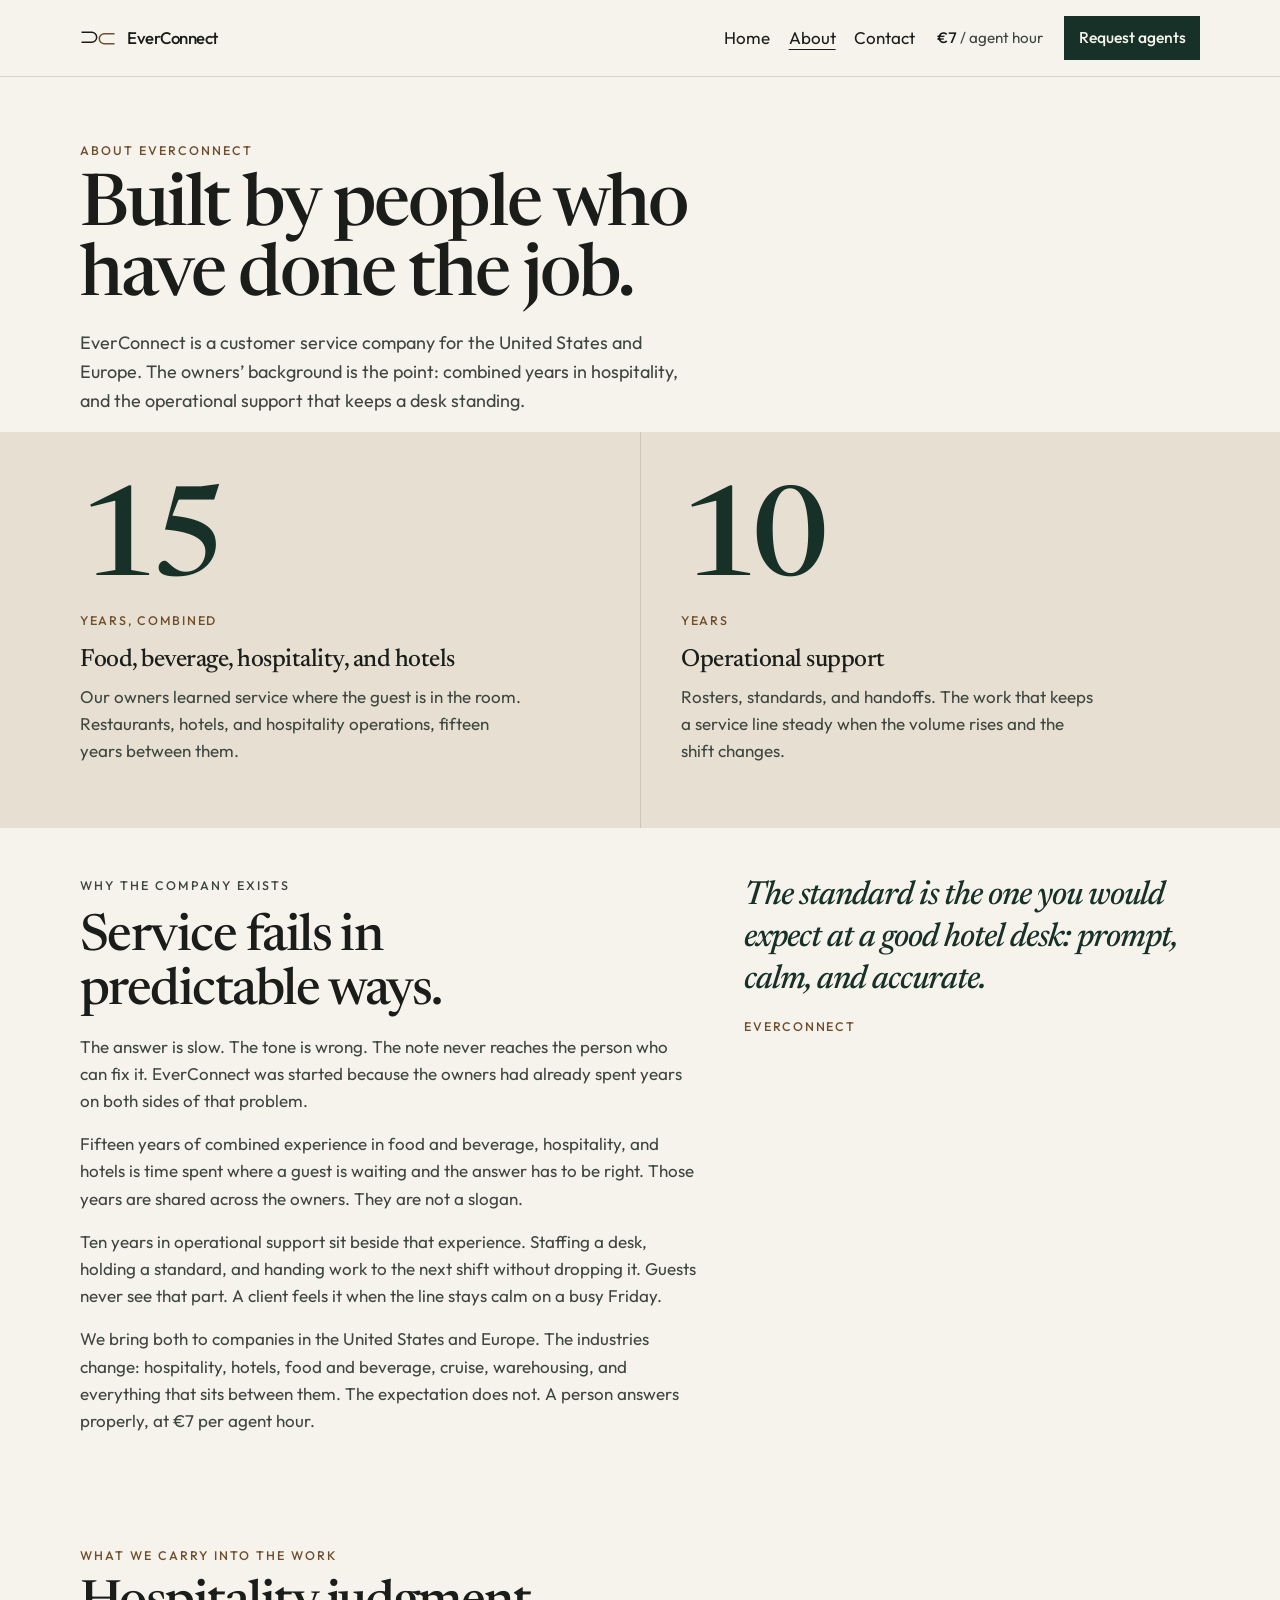
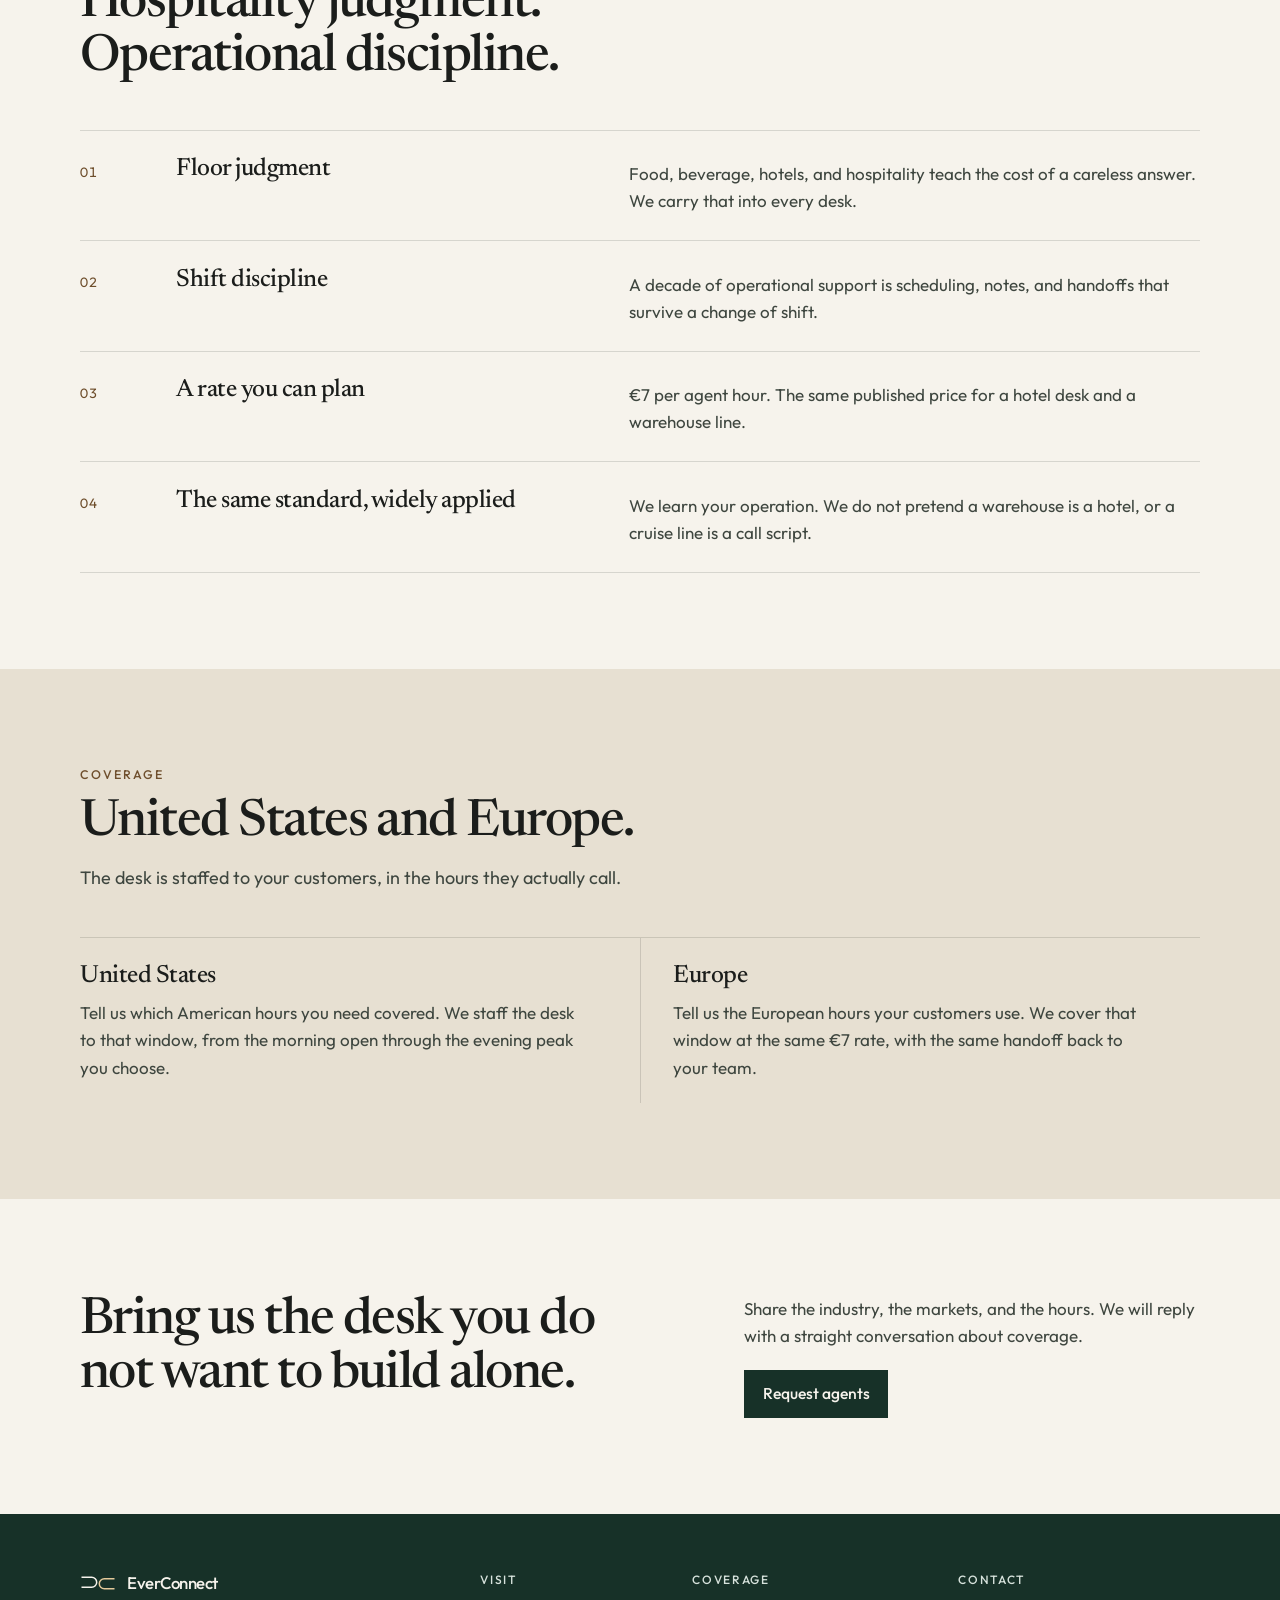
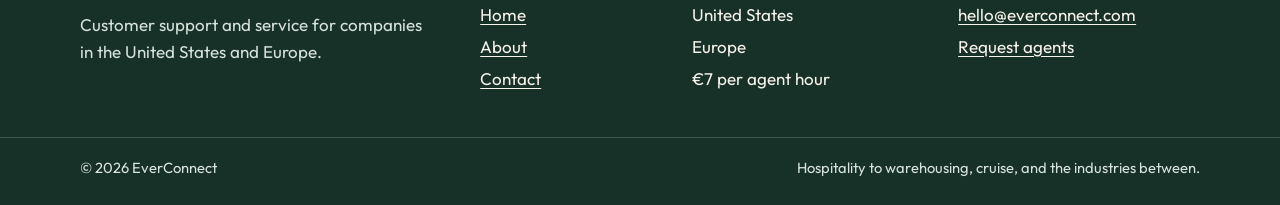
==== about.html @ 322bdaca "Add the EverConnect marketing site. Introduce a home page, an about page, and a contact page for cus" ====
<!DOCTYPE html>
<html lang="en">
<head>
  <meta charset="utf-8">
  <meta name="viewport" content="width=device-width, initial-scale=1">
  <meta name="theme-color" content="#173128">
  <meta name="contact-email" content="hello@everconnect.com">
  <meta name="description" content="The owners of EverConnect bring 15 years of combined experience in food and beverage, hospitality, and hotels, and 10 years in operational support.">
  <meta property="og:title" content="About EverConnect">
  <meta property="og:description" content="Fifteen years of combined hospitality experience, and ten years of operational support, behind a customer service desk for the United States and Europe.">
  <meta property="og:type" content="website">
  <title>About — EverConnect</title>
  <link rel="icon" href="favicon.svg" type="image/svg+xml">
  <link rel="preconnect" href="https://fonts.googleapis.com">
  <link rel="preconnect" href="https://fonts.gstatic.com" crossorigin>
  <link href="https://fonts.googleapis.com/css2?family=Newsreader:ital,opsz,wght@0,6..72,400;0,6..72,500;0,6..72,600;1,6..72,400;1,6..72,500&family=Outfit:wght@300;400;500;600&display=swap" rel="stylesheet">
  <link rel="stylesheet" href="css/styles.css">
</head>
<body>
  <a class="skip" href="#main">Skip to content</a>
  <header class="site-header">
    <div class="wrap header-inner">
      <a class="logo" href="index.html">
        <svg class="logo-mark" viewBox="0 0 36 18" aria-hidden="true">
          <path d="M1.5 13.2h10.2a5 5 0 0 0 0-10H1.5" fill="none" stroke="currentColor" stroke-width="1.5"></path>
          <path class="mark-b" d="M34.5 4.8H24.3a5 5 0 0 0 0 10h10.2" fill="none" stroke="currentColor" stroke-width="1.5"></path>
        </svg>
        <span>EverConnect</span>
      </a>
      <button class="nav-toggle btn btn-ghost btn-small" type="button" aria-expanded="false" aria-controls="site-nav">Menu</button>
      <div class="header-panel" id="site-nav">
        <nav aria-label="Primary">
          <ul class="nav-list">
            <li><a href="index.html">Home</a></li>
            <li><a href="about.html" aria-current="page">About</a></li>
            <li><a href="contact.html">Contact</a></li>
          </ul>
        </nav>
        <p class="header-rate"><strong>€7</strong> / agent hour</p>
        <a class="btn btn-small" href="contact.html">Request agents</a>
      </div>
    </div>
  </header>

  <main id="main">
    <section class="page-hero">
      <div class="wrap">
        <p class="eyebrow">About EverConnect</p>
        <h1>Built by people who have done the job.</h1>
        <p class="lede">EverConnect is a customer service company for the United States and Europe. The owners’ background is the point: combined years in hospitality, and the operational support that keeps a desk standing.</p>
      </div>
    </section>

    <section class="figure-band" aria-labelledby="experience-title">
      <div class="wrap">
        <h2 id="experience-title" class="visually-hidden">Experience</h2>
        <div class="figure-grid">
          <article>
            <p class="figure-value">15</p>
            <p class="figure-unit">Years, combined</p>
            <h3>Food, beverage, hospitality, and hotels</h3>
            <p>Our owners learned service where the guest is in the room. Restaurants, hotels, and hospitality operations, fifteen years between them.</p>
          </article>
          <article>
            <p class="figure-value">10</p>
            <p class="figure-unit">Years</p>
            <h3>Operational support</h3>
            <p>Rosters, standards, and handoffs. The work that keeps a service line steady when the volume rises and the shift changes.</p>
          </article>
        </div>
      </div>
    </section>

    <section class="section story">
      <div class="wrap story-grid">
        <div class="prose">
          <p class="eyebrow">Why the company exists</p>
          <h2>Service fails in predictable ways.</h2>
          <p>The answer is slow. The tone is wrong. The note never reaches the person who can fix it. EverConnect was started because the owners had already spent years on both sides of that problem.</p>
          <p>Fifteen years of combined experience in food and beverage, hospitality, and hotels is time spent where a guest is waiting and the answer has to be right. Those years are shared across the owners. They are not a slogan.</p>
          <p>Ten years in operational support sit beside that experience. Staffing a desk, holding a standard, and handing work to the next shift without dropping it. Guests never see that part. A client feels it when the line stays calm on a busy Friday.</p>
          <p>We bring both to companies in the United States and Europe. The industries change: hospitality, hotels, food and beverage, cruise, warehousing, and everything that sits between them. The expectation does not. A person answers properly, at €7 per agent hour.</p>
        </div>
        <blockquote>
          <p>The standard is the one you would expect at a good hotel desk: prompt, calm, and accurate.</p>
          <footer>EverConnect</footer>
        </blockquote>
      </div>
    </section>

    <section class="section section-follow">
      <div class="wrap">
        <div class="section-intro">
          <p class="eyebrow">What we carry into the work</p>
          <h2>Hospitality judgment. Operational discipline.</h2>
        </div>
        <ol class="ledger">
          <li>
            <span class="ledger-index">01</span>
            <h3>Floor judgment</h3>
            <p>Food, beverage, hotels, and hospitality teach the cost of a careless answer. We carry that into every desk.</p>
          </li>
          <li>
            <span class="ledger-index">02</span>
            <h3>Shift discipline</h3>
            <p>A decade of operational support is scheduling, notes, and handoffs that survive a change of shift.</p>
          </li>
          <li>
            <span class="ledger-index">03</span>
            <h3>A rate you can plan</h3>
            <p>€7 per agent hour. The same published price for a hotel desk and a warehouse line.</p>
          </li>
          <li>
            <span class="ledger-index">04</span>
            <h3>The same standard, widely applied</h3>
            <p>We learn your operation. We do not pretend a warehouse is a hotel, or a cruise line is a call script.</p>
          </li>
        </ol>
      </div>
    </section>

    <section class="section section-stone">
      <div class="wrap">
        <div class="section-intro">
          <p class="eyebrow">Coverage</p>
          <h2>United States and Europe.</h2>
          <p class="lede">The desk is staffed to your customers, in the hours they actually call.</p>
        </div>
        <div class="coverage-grid">
          <article>
            <h3>United States</h3>
            <p>Tell us which American hours you need covered. We staff the desk to that window, from the morning open through the evening peak you choose.</p>
          </article>
          <article>
            <h3>Europe</h3>
            <p>Tell us the European hours your customers use. We cover that window at the same €7 rate, with the same handoff back to your team.</p>
          </article>
        </div>
      </div>
    </section>

    <section class="section">
      <div class="wrap close-grid">
        <h2>Bring us the desk you do not want to build alone.</h2>
        <div>
          <p>Share the industry, the markets, and the hours. We will reply with a straight conversation about coverage.</p>
          <a class="btn" href="contact.html">Request agents</a>
        </div>
      </div>
    </section>
  </main>

  <footer class="site-footer">
    <div class="wrap footer-grid">
      <div>
        <a class="logo" href="index.html">
          <svg class="logo-mark" viewBox="0 0 36 18" aria-hidden="true">
            <path d="M1.5 13.2h10.2a5 5 0 0 0 0-10H1.5" fill="none" stroke="currentColor" stroke-width="1.5"></path>
            <path class="mark-b" d="M34.5 4.8H24.3a5 5 0 0 0 0 10h10.2" fill="none" stroke="currentColor" stroke-width="1.5"></path>
          </svg>
          <span>EverConnect</span>
        </a>
        <p class="footer-lead">Customer support and service for companies in the United States and Europe.</p>
      </div>
      <div>
        <p class="footer-label">Visit</p>
        <ul>
          <li><a href="index.html">Home</a></li>
          <li><a href="about.html">About</a></li>
          <li><a href="contact.html">Contact</a></li>
        </ul>
      </div>
      <div>
        <p class="footer-label">Coverage</p>
        <ul>
          <li>United States</li>
          <li>Europe</li>
          <li>€7 per agent hour</li>
        </ul>
      </div>
      <div>
        <p class="footer-label">Contact</p>
        <ul>
          <li><a href="mailto:hello@everconnect.com">hello@everconnect.com</a></li>
          <li><a href="contact.html">Request agents</a></li>
        </ul>
      </div>
    </div>
    <div class="footer-base">
      <div class="wrap footer-base-inner">
        <p>© <span class="year">2026</span> EverConnect</p>
        <p>Hospitality to warehousing, cruise, and the industries between.</p>
      </div>
    </div>
  </footer>
  <script src="js/main.js" defer></script>
</body>
</html>
---- css/styles.css ----
:root {
  --ivory: #f6f3ec;
  --paper: #fffdf8;
  --stone: #e7e0d2;
  --ink: #1b1d1b;
  --muted: #3e463f;
  --line: rgba(27, 29, 27, 0.14);
  --line-strong: rgba(27, 29, 27, 0.38);
  --pine: #173128;
  --pine-deep: #10241d;
  --brass: #6e4e2c;
  --brass-bright: #e4c99a;
  --soft-on-dark: #d7e2dc;
  --danger: #7a3018;
  --danger-bg: #f6e4da;
  --serif: "Newsreader", "Iowan Old Style", Palatino, Georgia, serif;
  --sans: "Outfit", "Avenir Next", "Segoe UI", sans-serif;
  --wrap: min(1120px, calc(100% - 48px));
  color-scheme: light;
}

*,
*::before,
*::after {
  box-sizing: border-box;
}

html {
  scroll-behavior: smooth;
  -webkit-text-size-adjust: 100%;
}

body {
  margin: 0;
  min-height: 100vh;
  display: flex;
  flex-direction: column;
  font-family: var(--sans);
  font-size: 1.0625rem;
  line-height: 1.6;
  color: var(--ink);
  background: var(--ivory);
  text-rendering: optimizeLegibility;
  -webkit-font-smoothing: antialiased;
}

main {
  flex: 1;
}

h1,
h2,
h3,
p,
ul,
ol,
dl,
blockquote,
figure {
  margin: 0;
}

h1,
h2,
.figure-value,
.price,
summary {
  text-wrap: balance;
}

p {
  text-wrap: pretty;
}

a {
  color: inherit;
}

img,
svg {
  display: block;
  max-width: 100%;
}

button,
input,
select,
textarea {
  font: inherit;
  color: inherit;
}

:focus-visible {
  outline: 2px solid var(--ivory);
  outline-offset: 2px;
  box-shadow: 0 0 0 4px var(--pine);
}

::selection {
  background: var(--pine);
  color: var(--ivory);
}

.skip {
  position: absolute;
  left: 16px;
  top: -48px;
  z-index: 50;
  background: var(--pine);
  color: var(--ivory);
  padding: 0.6rem 0.9rem;
  text-decoration: none;
}

.skip:focus {
  top: 12px;
}

.wrap {
  width: var(--wrap);
  margin-inline: auto;
}

.eyebrow {
  margin: 0 0 0.75rem;
  font-size: 0.78rem;
  font-weight: 500;
  letter-spacing: 0.16em;
  text-transform: uppercase;
  color: var(--brass);
}

h1,
h2,
h3 {
  font-family: var(--serif);
  font-weight: 500;
  letter-spacing: -0.03em;
  color: var(--ink);
  margin-bottom: 0.8rem;
}

h1 {
  font-size: clamp(2.8rem, 5.6vw, 5.15rem);
  line-height: 0.98;
}

h1 em {
  font-style: italic;
  font-weight: 500;
  color: var(--pine);
}

h2 {
  font-size: clamp(2.05rem, 4vw, 3.35rem);
  line-height: 1.05;
}

h3 {
  font-size: 1.55rem;
  line-height: 1.15;
  letter-spacing: -0.02em;
  margin-bottom: 0.45rem;
}

.lede {
  max-width: 38rem;
  font-size: 1.125rem;
  color: var(--muted);
}

.section {
  padding: 6rem 0;
}

.section-follow {
  padding-top: 0;
}

.section-intro {
  max-width: 40rem;
  margin-bottom: 2.75rem;
}

.section-intro h2,
.section-intro .lede {
  margin-bottom: 0.85rem;
}

.section-stone {
  background: var(--stone);
}

.section-pine {
  background: var(--pine);
  color: var(--ivory);
}

.section-pine h2,
.section-pine p {
  color: var(--ivory);
}

.section-pine .eyebrow {
  color: var(--brass-bright);
}

.site-header {
  position: sticky;
  top: 0;
  z-index: 30;
  background: rgba(246, 243, 236, 0.94);
  border-bottom: 1px solid var(--line);
  backdrop-filter: blur(16px);
}

.header-inner {
  display: flex;
  align-items: center;
  justify-content: space-between;
  min-height: 76px;
  gap: 1rem;
}

.logo {
  display: inline-flex;
  align-items: center;
  gap: 0.7rem;
  color: inherit;
  text-decoration: none;
  font-weight: 500;
  letter-spacing: -0.03em;
  font-size: 1.05rem;
}

.logo-mark {
  width: 36px;
  height: 18px;
  flex: none;
}

.mark-b {
  stroke: var(--brass);
}

.site-footer .mark-b {
  stroke: var(--brass-bright);
}

.header-panel {
  display: flex;
  align-items: center;
  gap: 1.35rem;
  margin-left: auto;
}

.nav-list {
  display: flex;
  align-items: center;
  gap: 0.35rem 1.15rem;
  list-style: none;
  margin: 0;
  padding: 0;
}

.nav-list a {
  display: inline-flex;
  align-items: center;
  min-height: 44px;
  text-decoration: none;
}

.nav-list a:hover,
.nav-list a[aria-current="page"] {
  text-decoration: underline;
  text-underline-offset: 0.28em;
  text-decoration-thickness: 1px;
}

.header-rate {
  margin: 0;
  color: var(--muted);
  font-size: 0.95rem;
  font-variant-numeric: tabular-nums;
}

.header-rate strong {
  color: var(--ink);
  font-weight: 500;
}

button.nav-toggle {
  display: none;
}

[hidden] {
  display: none !important;
}

.btn {
  display: inline-flex;
  align-items: center;
  justify-content: center;
  min-height: 48px;
  padding: 0.7rem 1.15rem;
  border: 0;
  background: var(--pine);
  color: var(--ivory);
  text-decoration: none;
  font-family: inherit;
  font-size: 0.98rem;
  font-weight: 500;
  line-height: 1;
  cursor: pointer;
}

.btn:hover {
  background: var(--pine-deep);
}

.btn-small {
  min-height: 44px;
  padding: 0.55rem 0.9rem;
}

.btn-ghost {
  background: transparent;
  color: var(--ink);
  box-shadow: inset 0 0 0 1px var(--line-strong);
}

.btn-ghost:hover {
  background: transparent;
  box-shadow: inset 0 0 0 1.5px var(--ink);
}

.btn-on-dark {
  background: var(--ivory);
  color: var(--pine);
}

.btn-on-dark:hover {
  background: #fff;
  color: var(--pine-deep);
}

.hero {
  padding: 3.5rem 0 2.5rem;
}

.hero-grid {
  display: grid;
  grid-template-columns: minmax(0, 1.35fr) minmax(260px, 0.72fr);
  gap: 3.5rem;
  align-items: stretch;
}

.hero h1 {
  margin: 0.35rem 0 1.2rem;
}

.hero-actions {
  display: flex;
  flex-wrap: wrap;
  gap: 0.75rem;
  margin-top: 1.75rem;
}

.rate-card {
  display: flex;
  flex-direction: column;
  gap: 2rem;
  background: var(--pine);
  color: var(--ivory);
  padding: 1.75rem 1.6rem 1.5rem;
}

.rate-card .eyebrow {
  color: var(--brass-bright);
}

.price {
  font-family: var(--serif);
  font-weight: 500;
  font-size: clamp(5.2rem, 8vw, 7.4rem);
  line-height: 0.8;
  letter-spacing: -0.045em;
  color: var(--ivory);
}

.price span {
  font-size: 0.42em;
  letter-spacing: 0;
  margin-right: 0.04em;
  vertical-align: 0.45em;
}

.price-unit {
  margin-top: 0.75rem;
  font-weight: 300;
  font-size: 1.15rem;
  color: var(--soft-on-dark);
}

.rate-foot {
  margin-top: auto;
}

.rate-card ul,
.plain-list {
  list-style: none;
  margin: 0;
  padding: 0;
}

.rate-card li {
  padding: 0.55rem 0;
  border-top: 1px solid rgba(246, 243, 236, 0.2);
  color: #e7eee9;
}

.rate-card .btn {
  margin-top: 1.25rem;
  width: 100%;
}

.strip {
  margin-top: 2.75rem;
  padding-top: 1.15rem;
  border-top: 1px solid var(--line);
  color: var(--muted);
}

.ledger {
  list-style: none;
  margin: 0;
  padding: 0;
}

.ledger li {
  display: grid;
  grid-template-columns: 4.5rem minmax(0, 0.9fr) minmax(0, 1.2fr);
  gap: 1.25rem 1.5rem;
  align-items: start;
  padding: 1.6rem 0;
  border-top: 1px solid var(--line);
}

.ledger li:last-child {
  border-bottom: 1px solid var(--line);
}

.ledger-index {
  padding-top: 0.35rem;
  color: var(--brass);
  font-size: 0.85rem;
  letter-spacing: 0.08em;
  font-variant-numeric: tabular-nums;
}

.ledger p {
  color: var(--muted);
  padding-top: 0.25rem;
}

.index-grid {
  display: grid;
  grid-template-columns: 1fr 1fr;
  list-style: none;
  margin: 0;
  padding: 0;
  border-top: 1px solid var(--line);
}

.index-grid li {
  padding: 1.6rem 2rem 1.6rem 0;
  border-bottom: 1px solid var(--line);
}

.index-grid li:nth-child(even) {
  padding-left: 2rem;
  border-left: 1px solid var(--line);
}

.index-grid p {
  color: var(--muted);
  max-width: 34rem;
}

.rate-layout,
.story-grid,
.teaser,
.close-grid,
.coverage-grid,
.contact-grid {
  display: grid;
  gap: 3rem;
  align-items: start;
}

.rate-layout,
.story-grid,
.teaser,
.close-grid {
  grid-template-columns: minmax(0, 1.15fr) minmax(0, 0.85fr);
}

.coverage-grid {
  grid-template-columns: 1fr 1fr;
  gap: 0;
  border-top: 1px solid var(--line);
}

.coverage-grid article {
  padding: 1.6rem 2rem 0.4rem 0;
}

.coverage-grid article + article {
  padding-left: 2rem;
  border-left: 1px solid var(--line);
}

.coverage-grid p,
.story-grid .prose p {
  color: var(--muted);
  margin-bottom: 1rem;
}

.rate-list {
  list-style: none;
  margin: 0;
  padding: 0;
}

.rate-list li {
  display: grid;
  grid-template-columns: 7.5rem 1fr;
  gap: 1rem;
  padding: 0.95rem 0;
  border-top: 1px solid rgba(246, 243, 236, 0.2);
}

.rate-list li:last-child {
  border-bottom: 1px solid rgba(246, 243, 236, 0.2);
}

.rate-list span {
  color: var(--soft-on-dark);
}

.faq details {
  border-top: 1px solid var(--line);
  padding: 1.05rem 0;
}

.faq details:last-child {
  border-bottom: 1px solid var(--line);
}

summary {
  display: flex;
  justify-content: space-between;
  align-items: center;
  gap: 1rem;
  cursor: pointer;
  font-family: var(--serif);
  font-size: clamp(1.3rem, 2vw, 1.55rem);
  letter-spacing: -0.02em;
  list-style: none;
}

summary::-webkit-details-marker {
  display: none;
}

summary::after {
  content: "+";
  flex: none;
  font-family: var(--sans);
  font-size: 1.35rem;
  line-height: 1;
  color: var(--brass);
}

details[open] summary::after {
  content: "–";
}

.faq details p {
  max-width: 42rem;
  padding-top: 0.75rem;
  color: var(--muted);
}

.teaser .lede,
.close-grid p {
  color: var(--muted);
  margin-bottom: 1.25rem;
}

.text-link {
  display: inline-flex;
  align-items: center;
  min-height: 44px;
  font-weight: 500;
  color: var(--pine);
  text-underline-offset: 0.2em;
}

.figure-band {
  background: var(--stone);
}

.figure-grid {
  display: grid;
  grid-template-columns: 1fr 1fr;
}

.figure-grid article {
  padding: 4rem 2.5rem 4rem 0;
}

.figure-grid article + article {
  padding-left: 2.5rem;
  border-left: 1px solid var(--line);
}

.figure-value {
  font-family: var(--serif);
  font-weight: 500;
  font-size: clamp(5rem, 10vw, 7.75rem);
  line-height: 0.82;
  letter-spacing: -0.045em;
  color: var(--pine);
}

.figure-unit {
  margin: 0.85rem 0 1rem;
  letter-spacing: 0.14em;
  text-transform: uppercase;
  font-size: 0.78rem;
  font-weight: 500;
  color: var(--brass);
}

.figure-grid p:last-child {
  color: var(--muted);
  max-width: 28rem;
}

.page-hero {
  padding: 4rem 0 1rem;
}

.page-hero h1 {
  max-width: 16ch;
  margin-bottom: 1rem;
}

.story {
  padding-top: 3rem;
}

blockquote {
  margin: 0;
  font-family: var(--serif);
  font-style: italic;
  font-weight: 500;
  font-size: clamp(1.7rem, 2.6vw, 2.35rem);
  line-height: 1.25;
  letter-spacing: -0.03em;
  color: var(--pine);
}

blockquote footer {
  margin-top: 1.1rem;
  font-family: var(--sans);
  font-style: normal;
  font-weight: 500;
  font-size: 0.78rem;
  letter-spacing: 0.14em;
  text-transform: uppercase;
  color: var(--brass);
}

.contact-grid {
  grid-template-columns: minmax(0, 0.82fr) minmax(0, 1.18fr);
  padding: 2.5rem 0 5rem;
  align-items: start;
}

.contact-intro h1 {
  font-size: clamp(2.6rem, 4.6vw, 4.3rem);
  max-width: 12ch;
  margin-bottom: 1rem;
}

.facts {
  margin-top: 2rem;
}

.facts div {
  display: grid;
  grid-template-columns: 7rem 1fr;
  gap: 1rem;
  padding: 0.8rem 0;
  border-top: 1px solid var(--line);
}

.facts div:last-child {
  border-bottom: 1px solid var(--line);
}

.facts dt {
  color: var(--muted);
}

.facts dd {
  margin: 0;
}

.facts a {
  text-underline-offset: 0.18em;
  overflow-wrap: anywhere;
}

.form-card {
  background: var(--paper);
  border: 1px solid var(--line-strong);
  padding: clamp(1.25rem, 3vw, 2.25rem);
}

.fields {
  display: grid;
  grid-template-columns: 1fr 1fr;
  gap: 1.15rem 1.4rem;
}

.field,
fieldset {
  margin: 0 0 1.2rem;
}

fieldset {
  border: 0;
  padding: 0;
}

label,
legend {
  display: block;
  font-size: 0.92rem;
  font-weight: 500;
  margin-bottom: 0.35rem;
}

.req {
  color: var(--brass);
  font-weight: 500;
}

input,
select,
textarea {
  width: 100%;
  background: transparent;
  border: 0;
  border-bottom: 1px solid var(--line-strong);
  border-radius: 0;
  padding: 0.7rem 0;
  min-height: 48px;
}

textarea {
  min-height: 140px;
  resize: vertical;
  line-height: 1.5;
}

select {
  appearance: none;
  padding-right: 1.6rem;
  background-image: linear-gradient(45deg, transparent 50%, var(--ink) 50%),
    linear-gradient(135deg, var(--ink) 50%, transparent 50%);
  background-position: calc(100% - 8px) 55%, calc(100% - 3px) 55%;
  background-size: 5px 5px, 5px 5px;
  background-repeat: no-repeat;
}

::placeholder {
  color: #5c645e;
  opacity: 1;
}

[aria-invalid="true"] {
  border-bottom-color: var(--danger);
}

.choices {
  display: flex;
  flex-wrap: wrap;
  gap: 0.5rem;
}

.choice {
  position: relative;
  display: inline-flex;
  align-items: center;
  min-height: 44px;
  padding: 0.35rem 0.85rem;
  border: 1px solid var(--line-strong);
  cursor: pointer;
}

.choice input {
  position: absolute;
  opacity: 0;
  inset: 0;
  width: 100%;
  min-height: 100%;
  margin: 0;
  cursor: pointer;
}

.choice:has(input:checked) {
  background: var(--pine);
  border-color: var(--pine);
  color: var(--ivory);
}

.choice:has(input:focus-visible) {
  outline: 2px solid var(--ivory);
  outline-offset: 2px;
  box-shadow: 0 0 0 4px var(--pine);
}

.choice input:focus-visible {
  outline: none;
  box-shadow: none;
}

input:user-invalid,
select:user-invalid,
textarea:user-invalid {
  border-bottom-color: var(--danger);
}

input:focus-visible,
select:focus-visible,
textarea:focus-visible {
  outline: none;
  box-shadow: none;
  border-bottom-color: var(--pine);
}

input[aria-invalid="true"]:focus-visible,
select[aria-invalid="true"]:focus-visible,
textarea[aria-invalid="true"]:focus-visible {
  border-bottom-color: var(--danger);
}

#confirmation,
#inquiry,
#form-errors {
  scroll-margin-top: 6rem;
}

.hint,
.fine,
.form-note {
  color: var(--muted);
  font-size: 0.9rem;
}

.form-note {
  margin-bottom: 1.25rem;
}

.field-head {
  display: flex;
  justify-content: space-between;
  gap: 1rem;
  align-items: baseline;
}

.field-head span {
  color: var(--muted);
  font-size: 0.82rem;
  font-variant-numeric: tabular-nums;
}

.form-errors {
  background: var(--danger-bg);
  color: var(--danger);
  padding: 0.9rem 1rem;
  margin-bottom: 1.2rem;
}

.form-errors ul {
  margin: 0.35rem 0 0;
  padding-left: 1.1rem;
}

.form-actions {
  display: flex;
  flex-wrap: wrap;
  gap: 0.75rem;
  align-items: center;
  margin-top: 0.5rem;
}

.latest {
  display: flex;
  justify-content: space-between;
  align-items: center;
  gap: 0.75rem 1rem;
  flex-wrap: wrap;
  padding-bottom: 1rem;
  margin-bottom: 1.1rem;
  border-bottom: 1px solid var(--line);
}

.latest p {
  margin: 0;
  max-width: 36rem;
}

.confirmation h2 {
  font-size: clamp(2rem, 4vw, 2.8rem);
  margin-bottom: 0.75rem;
}

.summary {
  display: grid;
  grid-template-columns: 9.5rem minmax(0, 1fr);
  gap: 0.45rem 1rem;
  margin: 1.25rem 0;
}

.summary dt {
  color: var(--muted);
}

.summary dd {
  margin: 0;
  overflow-wrap: anywhere;
  white-space: pre-wrap;
}

.summary-fallback {
  width: 100%;
  min-height: 180px;
  margin-bottom: 1rem;
  padding: 0.75rem;
  border: 1px solid var(--line-strong);
  background: var(--ivory);
}

.confirmation-actions {
  display: flex;
  flex-wrap: wrap;
  gap: 0.65rem;
  margin: 0.5rem 0 0.75rem;
}

.site-footer {
  background: var(--pine);
  color: var(--ivory);
  padding-top: 3.5rem;
}

.site-footer .logo {
  color: var(--ivory);
  margin-bottom: 0.9rem;
}

.footer-grid {
  display: grid;
  grid-template-columns: 1.4fr 0.7fr 0.9fr 0.9fr;
  gap: 2rem 1.5rem;
}

.footer-label {
  margin: 0 0 0.75rem;
  font-size: 0.75rem;
  font-weight: 500;
  letter-spacing: 0.14em;
  text-transform: uppercase;
  color: var(--soft-on-dark);
}

.site-footer ul {
  list-style: none;
  margin: 0;
  padding: 0;
}

.site-footer li {
  margin: 0.3rem 0;
}

.site-footer a {
  text-underline-offset: 0.18em;
}

.site-footer .logo {
  text-decoration: none;
}

.footer-lead {
  max-width: 22rem;
  color: var(--soft-on-dark);
}

.footer-base {
  margin-top: 2.5rem;
  border-top: 1px solid rgba(246, 243, 236, 0.18);
}

.footer-base-inner {
  display: flex;
  justify-content: space-between;
  gap: 1rem;
  flex-wrap: wrap;
  padding: 1.15rem 0 1.6rem;
  color: var(--soft-on-dark);
  font-size: 0.92rem;
}

.visually-hidden {
  position: absolute;
  width: 1px;
  height: 1px;
  padding: 0;
  margin: -1px;
  overflow: hidden;
  clip: rect(0, 0, 0, 0);
  white-space: nowrap;
  border: 0;
}

@media (min-width: 901px) {
  .contact-intro {
    position: sticky;
    top: 6.5rem;
  }
}

@media (max-width: 900px) {
  .hero-grid,
  .rate-layout,
  .story-grid,
  .teaser,
  .close-grid,
  .contact-grid,
  .figure-grid,
  .coverage-grid,
  .index-grid,
  .footer-grid {
    grid-template-columns: 1fr;
  }

  .index-grid li,
  .index-grid li:nth-child(even),
  .coverage-grid article,
  .coverage-grid article + article,
  .figure-grid article,
  .figure-grid article + article {
    padding-left: 0;
    padding-right: 0;
    border-left: 0;
  }

  .figure-grid article + article,
  .coverage-grid article + article {
    border-top: 1px solid var(--line);
    padding-top: 1.6rem;
  }

  .figure-grid article {
    padding-top: 2.5rem;
    padding-bottom: 2.5rem;
  }

  .contact-intro h1,
  .page-hero h1 {
    max-width: none;
  }
}

@media (max-width: 860px) {
  button.nav-toggle {
    display: inline-flex;
    margin-left: auto;
  }

  .header-inner {
    flex-wrap: wrap;
  }

  .header-panel {
    display: none;
    flex-basis: 100%;
    width: 100%;
    flex-direction: column;
    align-items: flex-start;
    gap: 0.35rem;
    margin-left: 0;
    padding: 0.25rem 0 1.15rem;
  }

  .header-panel.is-open {
    display: flex;
  }

  .nav-list {
    flex-direction: column;
    align-items: flex-start;
    width: 100%;
    gap: 0;
  }

  .nav-list a {
    font-size: 1.2rem;
  }
}

@media (max-width: 720px) {
  :root {
    --wrap: min(1120px, calc(100% - 32px));
  }

  .section {
    padding: 4rem 0;
  }

  .hero {
    padding-top: 2.25rem;
  }

  .ledger li {
    grid-template-columns: 3rem minmax(0, 1fr);
  }

  .ledger-index {
    grid-row: span 2;
  }

  .ledger p {
    grid-column: 2;
  }

  .fields,
  .summary,
  .facts div,
  .rate-list li {
    grid-template-columns: 1fr;
  }

  .rate-card .btn,
  .confirmation-actions .btn,
  .form-actions .btn {
    width: 100%;
  }

  .footer-base-inner {
    flex-direction: column;
  }
}

@media (prefers-reduced-motion: reduce) {
  html {
    scroll-behavior: auto;
  }

  *,
  *::before,
  *::after {
    animation: none !important;
    transition: none !important;
  }
}
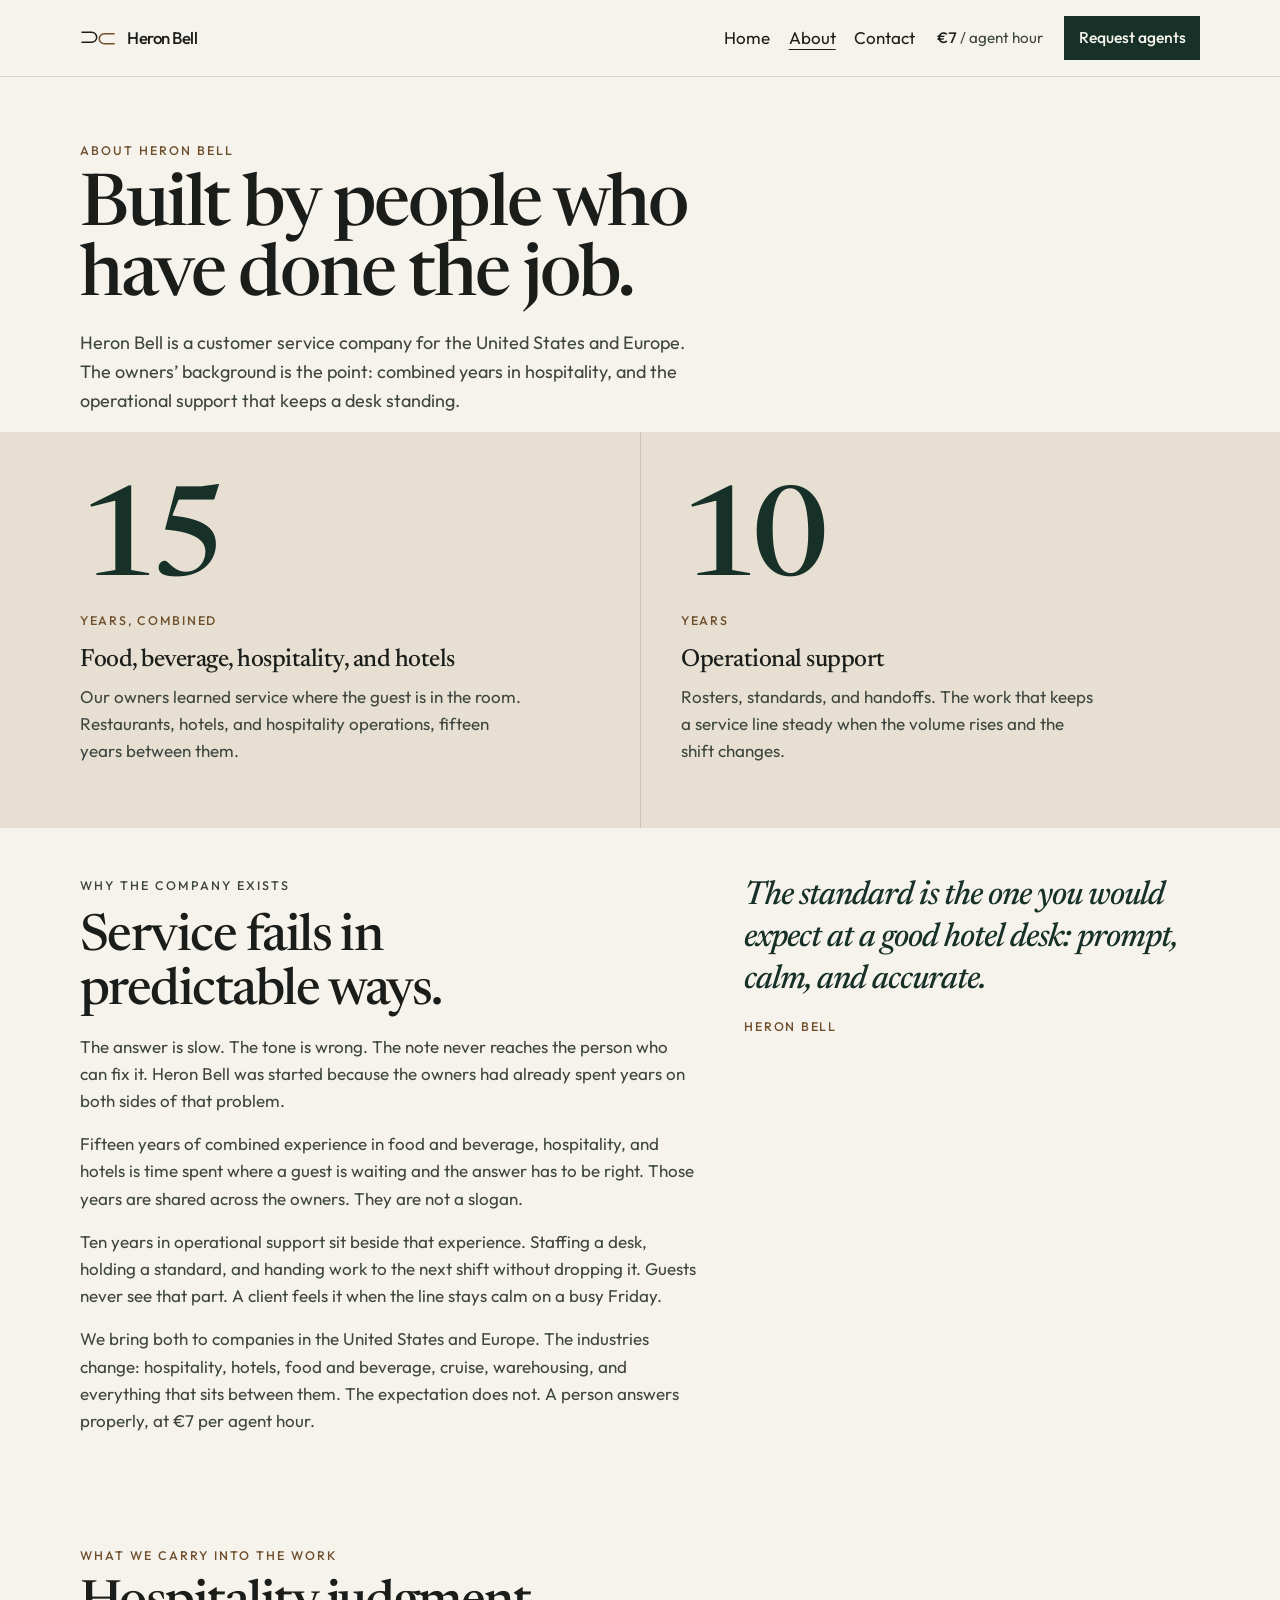
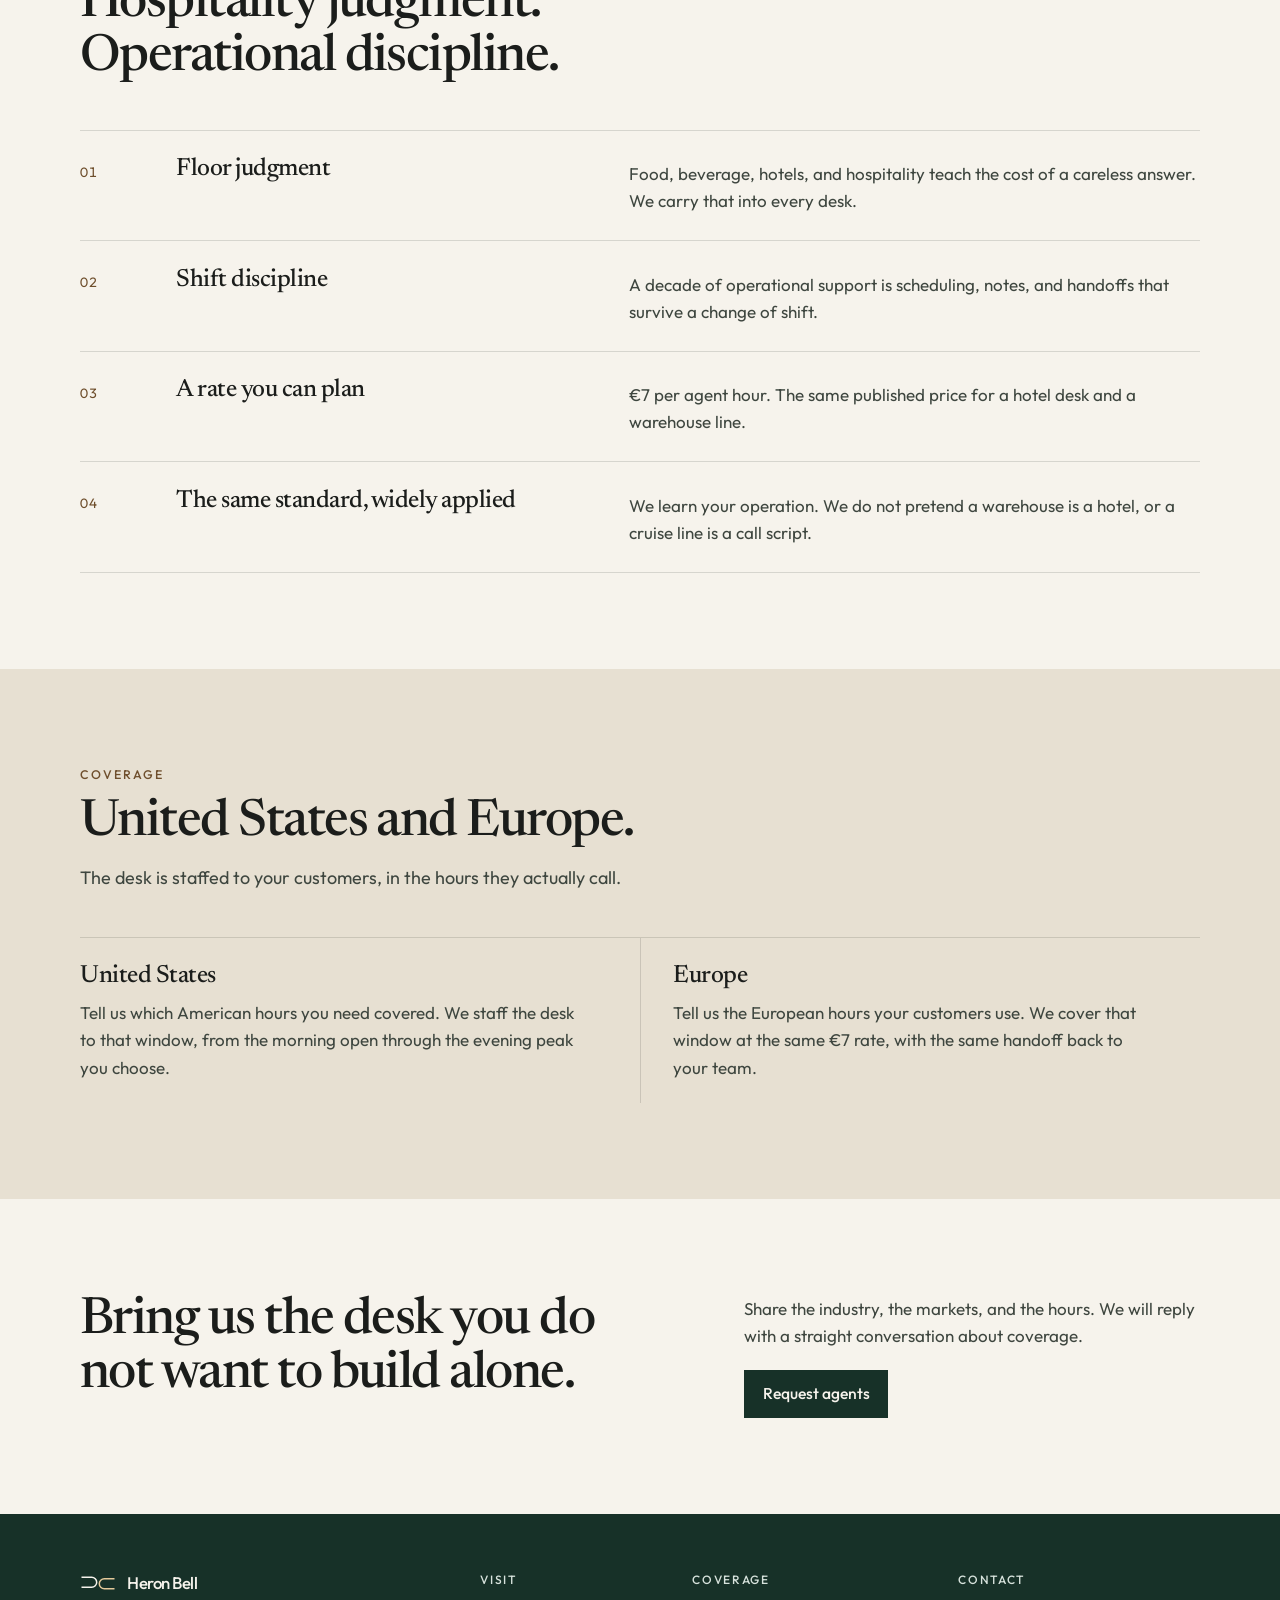
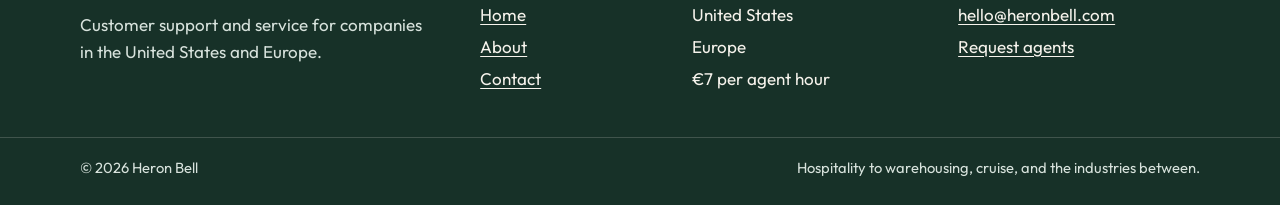
==== commit bc90081f: "Rename the company from EverConnect to Heron Bell. EverConnect is already an established marketing c" ====
--- a/about.html
+++ b/about.html
@@ -4,12 +4,12 @@
   <meta charset="utf-8">
   <meta name="viewport" content="width=device-width, initial-scale=1">
   <meta name="theme-color" content="#173128">
-  <meta name="contact-email" content="hello@everconnect.com">
-  <meta name="description" content="The owners of EverConnect bring 15 years of combined experience in food and beverage, hospitality, and hotels, and 10 years in operational support.">
-  <meta property="og:title" content="About EverConnect">
+  <meta name="contact-email" content="hello@heronbell.com">
+  <meta name="description" content="The owners of Heron Bell bring 15 years of combined experience in food and beverage, hospitality, and hotels, and 10 years in operational support.">
+  <meta property="og:title" content="About Heron Bell">
   <meta property="og:description" content="Fifteen years of combined hospitality experience, and ten years of operational support, behind a customer service desk for the United States and Europe.">
   <meta property="og:type" content="website">
-  <title>About — EverConnect</title>
+  <title>About — Heron Bell</title>
   <link rel="icon" href="favicon.svg" type="image/svg+xml">
   <link rel="preconnect" href="https://fonts.googleapis.com">
   <link rel="preconnect" href="https://fonts.gstatic.com" crossorigin>
@@ -25,7 +25,7 @@
           <path d="M1.5 13.2h10.2a5 5 0 0 0 0-10H1.5" fill="none" stroke="currentColor" stroke-width="1.5"></path>
           <path class="mark-b" d="M34.5 4.8H24.3a5 5 0 0 0 0 10h10.2" fill="none" stroke="currentColor" stroke-width="1.5"></path>
         </svg>
-        <span>EverConnect</span>
+        <span>Heron Bell</span>
       </a>
       <button class="nav-toggle btn btn-ghost btn-small" type="button" aria-expanded="false" aria-controls="site-nav">Menu</button>
       <div class="header-panel" id="site-nav">
@@ -45,9 +45,9 @@
   <main id="main">
     <section class="page-hero">
       <div class="wrap">
-        <p class="eyebrow">About EverConnect</p>
+        <p class="eyebrow">About Heron Bell</p>
         <h1>Built by people who have done the job.</h1>
-        <p class="lede">EverConnect is a customer service company for the United States and Europe. The owners’ background is the point: combined years in hospitality, and the operational support that keeps a desk standing.</p>
+        <p class="lede">Heron Bell is a customer service company for the United States and Europe. The owners’ background is the point: combined years in hospitality, and the operational support that keeps a desk standing.</p>
       </div>
     </section>
 
@@ -76,14 +76,14 @@
         <div class="prose">
           <p class="eyebrow">Why the company exists</p>
           <h2>Service fails in predictable ways.</h2>
-          <p>The answer is slow. The tone is wrong. The note never reaches the person who can fix it. EverConnect was started because the owners had already spent years on both sides of that problem.</p>
+          <p>The answer is slow. The tone is wrong. The note never reaches the person who can fix it. Heron Bell was started because the owners had already spent years on both sides of that problem.</p>
           <p>Fifteen years of combined experience in food and beverage, hospitality, and hotels is time spent where a guest is waiting and the answer has to be right. Those years are shared across the owners. They are not a slogan.</p>
           <p>Ten years in operational support sit beside that experience. Staffing a desk, holding a standard, and handing work to the next shift without dropping it. Guests never see that part. A client feels it when the line stays calm on a busy Friday.</p>
           <p>We bring both to companies in the United States and Europe. The industries change: hospitality, hotels, food and beverage, cruise, warehousing, and everything that sits between them. The expectation does not. A person answers properly, at €7 per agent hour.</p>
         </div>
         <blockquote>
           <p>The standard is the one you would expect at a good hotel desk: prompt, calm, and accurate.</p>
-          <footer>EverConnect</footer>
+          <footer>Heron Bell</footer>
         </blockquote>
       </div>
     </section>
@@ -158,7 +158,7 @@
             <path d="M1.5 13.2h10.2a5 5 0 0 0 0-10H1.5" fill="none" stroke="currentColor" stroke-width="1.5"></path>
             <path class="mark-b" d="M34.5 4.8H24.3a5 5 0 0 0 0 10h10.2" fill="none" stroke="currentColor" stroke-width="1.5"></path>
           </svg>
-          <span>EverConnect</span>
+          <span>Heron Bell</span>
         </a>
         <p class="footer-lead">Customer support and service for companies in the United States and Europe.</p>
       </div>
@@ -181,14 +181,14 @@
       <div>
         <p class="footer-label">Contact</p>
         <ul>
-          <li><a href="mailto:hello@everconnect.com">hello@everconnect.com</a></li>
+          <li><a href="mailto:hello@heronbell.com">hello@heronbell.com</a></li>
           <li><a href="contact.html">Request agents</a></li>
         </ul>
       </div>
     </div>
     <div class="footer-base">
       <div class="wrap footer-base-inner">
-        <p>© <span class="year">2026</span> EverConnect</p>
+        <p>© <span class="year">2026</span> Heron Bell</p>
         <p>Hospitality to warehousing, cruise, and the industries between.</p>
       </div>
     </div>
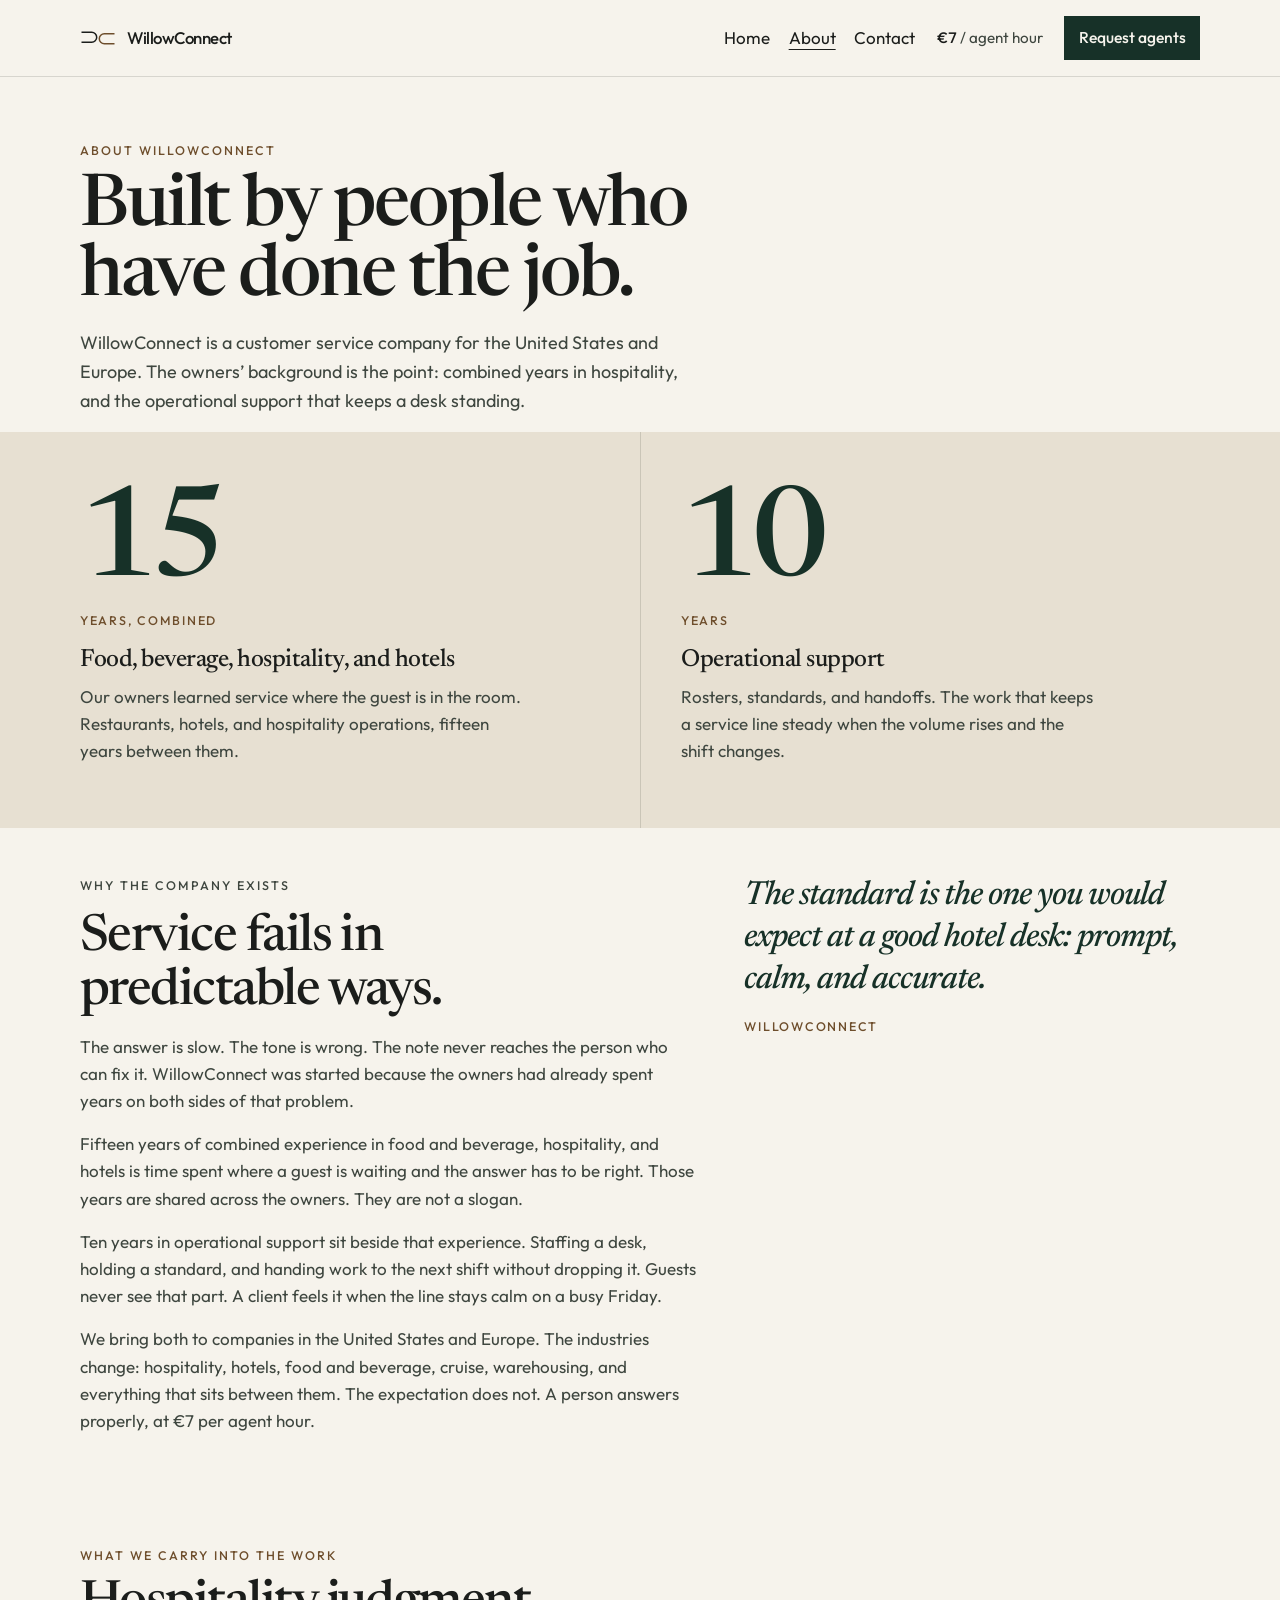
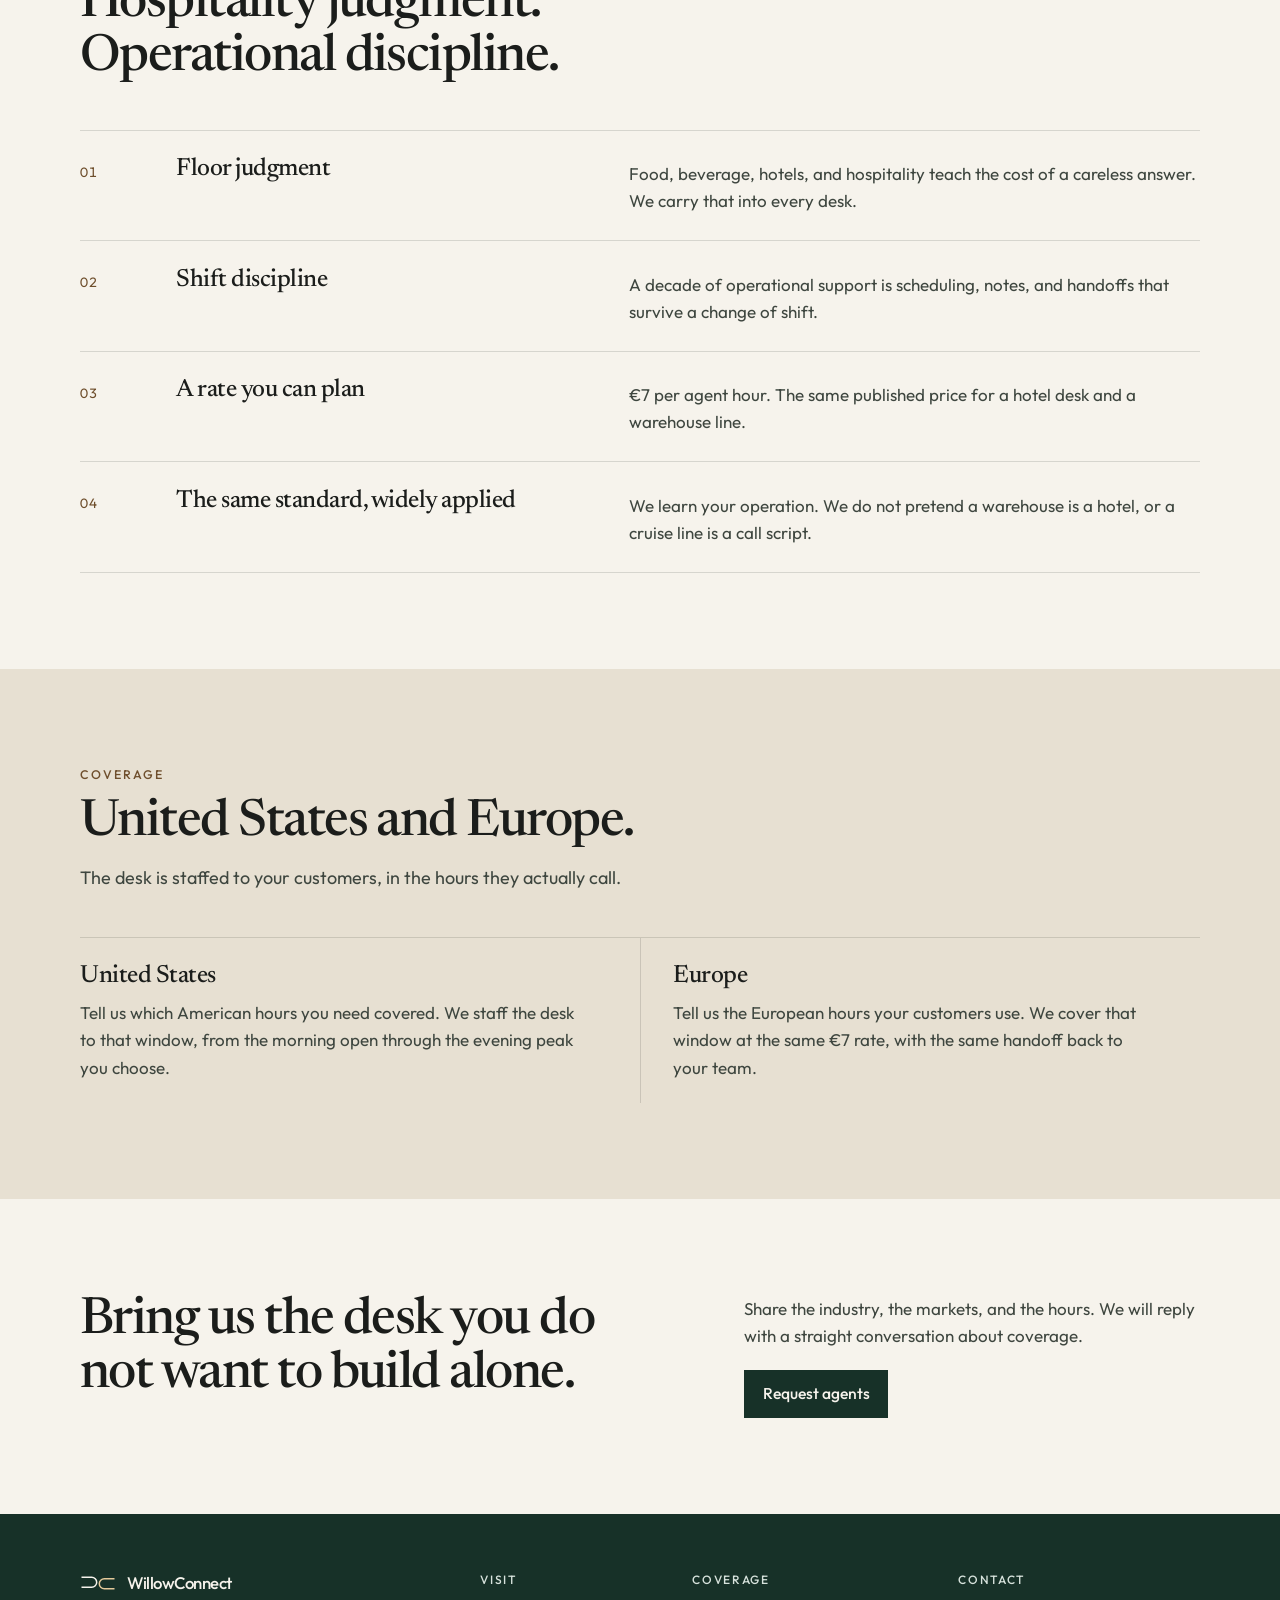
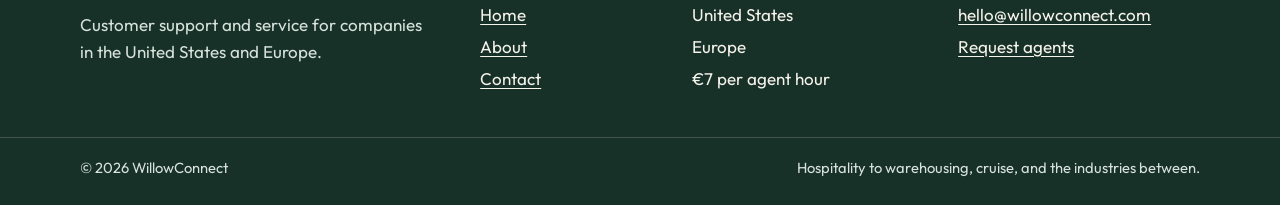
==== commit de1a2823: "Rename the company to WillowConnect. The site, inquiry email, and reference numbers now use WillowCo" ====
--- a/about.html
+++ b/about.html
@@ -4,12 +4,12 @@
   <meta charset="utf-8">
   <meta name="viewport" content="width=device-width, initial-scale=1">
   <meta name="theme-color" content="#173128">
-  <meta name="contact-email" content="hello@heronbell.com">
-  <meta name="description" content="The owners of Heron Bell bring 15 years of combined experience in food and beverage, hospitality, and hotels, and 10 years in operational support.">
-  <meta property="og:title" content="About Heron Bell">
+  <meta name="contact-email" content="hello@willowconnect.com">
+  <meta name="description" content="The owners of WillowConnect bring 15 years of combined experience in food and beverage, hospitality, and hotels, and 10 years in operational support.">
+  <meta property="og:title" content="About WillowConnect">
   <meta property="og:description" content="Fifteen years of combined hospitality experience, and ten years of operational support, behind a customer service desk for the United States and Europe.">
   <meta property="og:type" content="website">
-  <title>About — Heron Bell</title>
+  <title>About — WillowConnect</title>
   <link rel="icon" href="favicon.svg" type="image/svg+xml">
   <link rel="preconnect" href="https://fonts.googleapis.com">
   <link rel="preconnect" href="https://fonts.gstatic.com" crossorigin>
@@ -25,7 +25,7 @@
           <path d="M1.5 13.2h10.2a5 5 0 0 0 0-10H1.5" fill="none" stroke="currentColor" stroke-width="1.5"></path>
           <path class="mark-b" d="M34.5 4.8H24.3a5 5 0 0 0 0 10h10.2" fill="none" stroke="currentColor" stroke-width="1.5"></path>
         </svg>
-        <span>Heron Bell</span>
+        <span>WillowConnect</span>
       </a>
       <button class="nav-toggle btn btn-ghost btn-small" type="button" aria-expanded="false" aria-controls="site-nav">Menu</button>
       <div class="header-panel" id="site-nav">
@@ -45,9 +45,9 @@
   <main id="main">
     <section class="page-hero">
       <div class="wrap">
-        <p class="eyebrow">About Heron Bell</p>
+        <p class="eyebrow">About WillowConnect</p>
         <h1>Built by people who have done the job.</h1>
-        <p class="lede">Heron Bell is a customer service company for the United States and Europe. The owners’ background is the point: combined years in hospitality, and the operational support that keeps a desk standing.</p>
+        <p class="lede">WillowConnect is a customer service company for the United States and Europe. The owners’ background is the point: combined years in hospitality, and the operational support that keeps a desk standing.</p>
       </div>
     </section>
 
@@ -76,14 +76,14 @@
         <div class="prose">
           <p class="eyebrow">Why the company exists</p>
           <h2>Service fails in predictable ways.</h2>
-          <p>The answer is slow. The tone is wrong. The note never reaches the person who can fix it. Heron Bell was started because the owners had already spent years on both sides of that problem.</p>
+          <p>The answer is slow. The tone is wrong. The note never reaches the person who can fix it. WillowConnect was started because the owners had already spent years on both sides of that problem.</p>
           <p>Fifteen years of combined experience in food and beverage, hospitality, and hotels is time spent where a guest is waiting and the answer has to be right. Those years are shared across the owners. They are not a slogan.</p>
           <p>Ten years in operational support sit beside that experience. Staffing a desk, holding a standard, and handing work to the next shift without dropping it. Guests never see that part. A client feels it when the line stays calm on a busy Friday.</p>
           <p>We bring both to companies in the United States and Europe. The industries change: hospitality, hotels, food and beverage, cruise, warehousing, and everything that sits between them. The expectation does not. A person answers properly, at €7 per agent hour.</p>
         </div>
         <blockquote>
           <p>The standard is the one you would expect at a good hotel desk: prompt, calm, and accurate.</p>
-          <footer>Heron Bell</footer>
+          <footer>WillowConnect</footer>
         </blockquote>
       </div>
     </section>
@@ -158,7 +158,7 @@
             <path d="M1.5 13.2h10.2a5 5 0 0 0 0-10H1.5" fill="none" stroke="currentColor" stroke-width="1.5"></path>
             <path class="mark-b" d="M34.5 4.8H24.3a5 5 0 0 0 0 10h10.2" fill="none" stroke="currentColor" stroke-width="1.5"></path>
           </svg>
-          <span>Heron Bell</span>
+          <span>WillowConnect</span>
         </a>
         <p class="footer-lead">Customer support and service for companies in the United States and Europe.</p>
       </div>
@@ -181,14 +181,14 @@
       <div>
         <p class="footer-label">Contact</p>
         <ul>
-          <li><a href="mailto:hello@heronbell.com">hello@heronbell.com</a></li>
+          <li><a href="mailto:hello@willowconnect.com">hello@willowconnect.com</a></li>
           <li><a href="contact.html">Request agents</a></li>
         </ul>
       </div>
     </div>
     <div class="footer-base">
       <div class="wrap footer-base-inner">
-        <p>© <span class="year">2026</span> Heron Bell</p>
+        <p>© <span class="year">2026</span> WillowConnect</p>
         <p>Hospitality to warehousing, cruise, and the industries between.</p>
       </div>
     </div>
